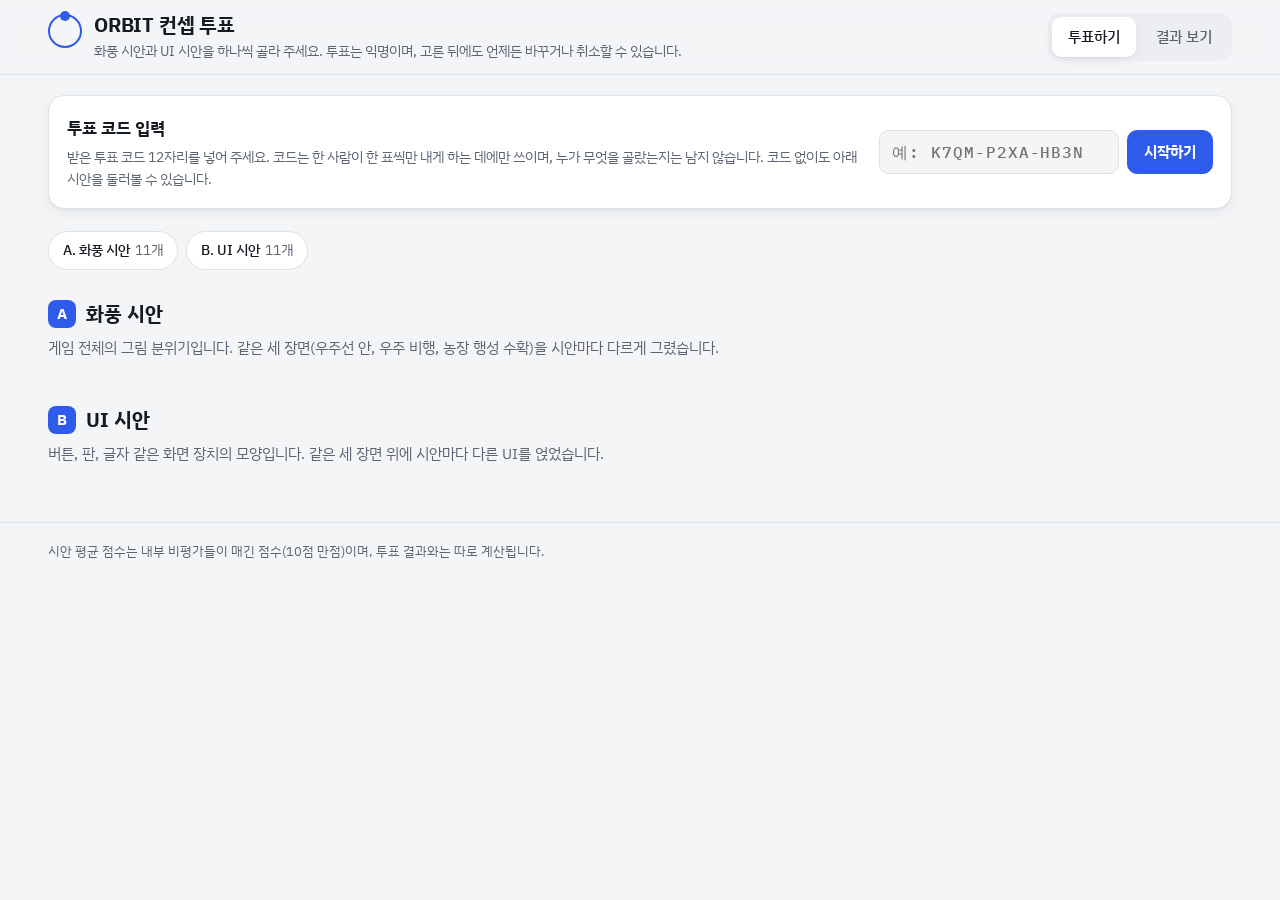
==== src.html @ 86f3c383 "ORBIT 컨셉 투표 페이지 Co-Authored-By: Claude Opus 5.5 <noreply@anthropic.com>" ====
<!doctype html>
<html lang="ko">
<head>
<meta charset="utf-8">
<meta name="viewport" content="width=device-width, initial-scale=1, viewport-fit=cover">
<meta name="color-scheme" content="light dark">
<title>ORBIT 컨셉 투표</title>
<meta name="description" content="ORBIT 화풍 시안 11개와 UI 시안 11개 중 마음에 드는 것을 하나씩 골라 주세요.">
<link rel="preconnect" href="https://fonts.googleapis.com">
<link rel="preconnect" href="https://fonts.gstatic.com" crossorigin>
<link rel="stylesheet" href="https://fonts.googleapis.com/css2?family=IBM+Plex+Sans+KR:wght@400;500;700&family=IBM+Plex+Mono:wght@500&display=swap">
<link rel="stylesheet" href="style.css">
</head>
<body>
<header class="top">
  <div class="wrap top-in">
    <div class="brand">
      <span class="mark" aria-hidden="true"></span>
      <div>
        <h1>ORBIT 컨셉 투표</h1>
        <p class="lead">화풍 시안과 UI 시안을 하나씩 골라 주세요. 투표는 익명이며, 고른 뒤에도 언제든 바꾸거나 취소할 수 있습니다.</p>
      </div>
    </div>
    <nav class="tabs" role="tablist">
      <button id="tab-vote" role="tab" aria-selected="true">투표하기</button>
      <button id="tab-result" role="tab" aria-selected="false">결과 보기</button>
    </nav>
  </div>
</header>

<div class="wrap"><div id="status" class="notice" role="status" hidden></div></div>

<main id="view-vote">
  <div class="wrap">
    <section class="gate" id="gate">
      <div>
        <h2>투표 코드 입력</h2>
        <p>받은 투표 코드 12자리를 넣어 주세요. 코드는 한 사람이 한 표씩만 내게 하는 데에만 쓰이며, 누가 무엇을 골랐는지는 남지 않습니다. 코드 없이도 아래 시안을 둘러볼 수 있습니다.</p>
      </div>
      <form id="code-form">
        <input id="code-input" autocomplete="off" autocapitalize="characters" spellcheck="false" placeholder="예: K7QM-P2XA-HB3N" maxlength="18" aria-label="투표 코드">
        <button class="btn" id="code-go" type="submit">시작하기</button>
      </form>
      <div class="err" id="code-err" hidden></div>
    </section>

    <section class="me" id="me" hidden>
      <div class="me-code">투표 코드 <code id="who-code"></code><button class="linkbtn" id="switch-code" type="button">다른 코드로 바꾸기</button></div>
      <div class="me-picks">
        <div class="pick"><span>화풍</span><b id="pick-a">아직 고르지 않음</b></div>
        <div class="pick"><span>UI</span><b id="pick-b">아직 고르지 않음</b></div>
      </div>
      <p class="hint">시안 아래의 <b>이 시안 고르기</b>를 누르면 바로 저장됩니다. 다른 시안을 누르면 선택이 바뀝니다.</p>
    </section>

    <nav class="jump" aria-label="투표 구역">
      <a href="#sec-art">A. 화풍 시안 <span>11개</span></a>
      <a href="#sec-ui">B. UI 시안 <span>11개</span></a>
    </nav>

    <section class="ballot" id="sec-art">
      <div class="sec-head">
        <h2><span class="tag">A</span>화풍 시안</h2>
        <p>게임 전체의 그림 분위기입니다. 같은 세 장면(우주선 안, 우주 비행, 농장 행성 수확)을 시안마다 다르게 그렸습니다.</p>
      </div>
      <div class="grid" id="grid-art"></div>
    </section>

    <section class="ballot" id="sec-ui">
      <div class="sec-head">
        <h2><span class="tag">B</span>UI 시안</h2>
        <p>버튼, 판, 글자 같은 화면 장치의 모양입니다. 같은 세 장면 위에 시안마다 다른 UI를 얹었습니다.</p>
      </div>
      <div class="grid" id="grid-ui"></div>
    </section>
  </div>
</main>

<main id="view-result" hidden>
  <div class="wrap">
    <div class="res-top">
      <div class="stat"><b id="st-voters">0</b><span>투표한 사람</span></div>
      <div class="stat"><b id="st-a">0</b><span>화풍 표</span></div>
      <div class="stat"><b id="st-b">0</b><span>UI 표</span></div>
      <button class="btn ghost" id="refresh" type="button">새로고침</button>
    </div>
    <section class="res-sec">
      <h2><span class="tag">A</span>화풍 시안</h2>
      <ol class="ranks" id="ranks-art"></ol>
    </section>
    <section class="res-sec">
      <h2><span class="tag">B</span>UI 시안</h2>
      <ol class="ranks" id="ranks-ui"></ol>
    </section>
  </div>
</main>

<footer class="foot"><div class="wrap">시안 평균 점수는 내부 비평가들이 매긴 점수(10점 만점)이며, 투표 결과와는 따로 계산됩니다.</div></footer>

<dialog id="dlg" aria-label="크게 보기">
  <img id="dlg-img" alt="">
  <div class="dlg-bar"><span id="dlg-cap"></span><button class="btn ghost" id="dlg-close" type="button">닫기</button></div>
</dialog>

<script>
const OPTIONS = __OPTIONS__;
const SECTIONS = [
  { key: "a", list: OPTIONS.art, grid: "grid-art", ranks: "ranks-art", label: "화풍" },
  { key: "b", list: OPTIONS.ui, grid: "grid-ui", ranks: "ranks-ui", label: "UI" },
];
const SCENES = [["planet", "농장 행성 수확"], ["interior", "우주선 안"], ["exterior", "우주 비행"]];
const $ = (id) => document.getElementById(id);
const store = {
  get(k) { try { return localStorage.getItem(k); } catch (e) { return null; } },
  set(k, v) { try { localStorage.setItem(k, v); } catch (e) {} },
  del(k) { try { localStorage.removeItem(k); } catch (e) {} },
};
const CODE_KEY = "orbit-vote:code";

// ── Firestore REST ──
// 보안 규칙은 game-projects/gardener-replaced/firestore.rules의 ORBIT 부분에 있다.
const PROJECT = "autofarm-station";
const API_KEY = "AIzaSyBRFowkjGME7XMab-YWqwMb6eT0QYLz730";
const DOC_ROOT = `projects/${PROJECT}/databases/(default)/documents`;
const API = "https://firestore.googleapis.com/v1/";

function enc(v) {
  if (typeof v === "string") return { stringValue: v };
  if (typeof v === "number") return { integerValue: String(v) };
  return { nullValue: null };
}
function encFields(o) { const f = {}; for (const k in o) f[k] = enc(o[k]); return f; }
function dec(v) {
  if ("stringValue" in v) return v.stringValue;
  if ("integerValue" in v) return Number(v.integerValue);
  if ("timestampValue" in v) return v.timestampValue;
  return null;
}
function decFields(f) { const o = {}; for (const k in f) o[k] = dec(f[k]); return o; }

async function getDoc(path) {
  const r = await fetch(`${API}${DOC_ROOT}/${path}?key=${API_KEY}`);
  if (r.status === 404 || r.status === 403) return null;
  if (!r.ok) throw new Error("http " + r.status);
  const j = await r.json();
  return decFields(j.fields || {});
}
async function listBallots() {
  const out = [];
  let token = "";
  for (let i = 0; i < 20; i++) {
    const r = await fetch(`${API}${DOC_ROOT}/orbitBallots?pageSize=300&key=${API_KEY}${token ? "&pageToken=" + encodeURIComponent(token) : ""}`);
    if (!r.ok) throw new Error("http " + r.status);
    const j = await r.json();
    (j.documents || []).forEach((d) => out.push(decFields(d.fields || {})));
    if (!j.nextPageToken) break;
    token = j.nextPageToken;
  }
  return out;
}
async function commit(writes) {
  const r = await fetch(`${API}${DOC_ROOT}:commit?key=${API_KEY}`, {
    method: "POST", headers: { "Content-Type": "application/json" }, body: JSON.stringify({ writes }),
  });
  if (!r.ok) { const e = new Error("http " + r.status); e.status = r.status; throw e; }
}
const docName = (path) => `${DOC_ROOT}/${path}`;
// 코드가 유효하면 규칙이 읽기를 허용해 404(문서 없음)가, 무효하면 403이 온다.
async function checkCode(hh) {
  const r = await fetch(`${API}${DOC_ROOT}/orbitCodes/${hh}?key=${API_KEY}`);
  if (r.status === 404 || r.ok) return true;
  if (r.status === 403) return false;
  throw new Error("http " + r.status);
}

// ── 투표 코드 ──
function normCode(s) { return String(s || "").toUpperCase().replace(/[^A-Z0-9]/g, ""); }
function showCode(c) { return c.length === 12 ? [c.slice(0, 4), c.slice(4, 8), c.slice(8)].join("-") : c; }
async function hashCode(c) {
  const buf = await crypto.subtle.digest("SHA-256", new TextEncoder().encode("orbit-vote:v1:" + c));
  return [...new Uint8Array(buf)].map((b) => b.toString(16).padStart(2, "0")).join("");
}
function newNonce() { const a = new Uint8Array(16); crypto.getRandomValues(a); return [...a].map((b) => b.toString(16).padStart(2, "0")).join(""); }

// ── 상태 ──
let code = null, h = null, picks = { a: "", b: "" }, ballots = null, busy = false;
function showStatus(text, warn) { const el = $("status"); el.textContent = text || ""; el.className = "notice" + (warn ? " warn" : ""); el.hidden = !text; }
const findOpt = (sec, id) => sec.list.find((o) => o.id === id);

// ── 시안 카드 ──
function buildGrids() {
  SECTIONS.forEach((sec) => {
    const grid = $(sec.grid);
    grid.textContent = "";
    sec.list.forEach((o, i) => {
      const card = document.createElement("article");
      card.className = "card"; card.id = "card-" + o.id;
      card.innerHTML = `
        <div class="shots">
          <button type="button" class="shot main"><img loading="lazy" alt=""><span class="cap"></span></button>
          <button type="button" class="shot"><img loading="lazy" alt=""><span class="cap"></span></button>
          <button type="button" class="shot"><img loading="lazy" alt=""><span class="cap"></span></button>
        </div>
        <div class="body">
          <div class="title-row"><span class="no"></span><h3 class="title"></h3><span class="mine" hidden>내 선택</span></div>
          <p class="desc"></p>
          <div class="foot-row">
            <span class="score"></span>
            <button type="button" class="btn pickbtn"></button>
          </div>
        </div>`;
      card.querySelectorAll(".shot").forEach((b, k) => {
        const [scene, cap] = SCENES[k];
        const img = b.querySelector("img");
        img.src = `img/${o.id}-${scene}.jpg`;
        img.alt = `${o.name} ${cap} 장면`;
        b.querySelector(".cap").textContent = cap;
        b.addEventListener("click", () => openShot(img.src, `${o.name} · ${cap}`));
      });
      card.querySelector(".no").textContent = sec.key.toUpperCase() + String(i + 1).padStart(2, "0");
      card.querySelector(".title").textContent = o.name;
      card.querySelector(".desc").textContent = o.desc;
      card.querySelector(".score").textContent = "내부 평가 평균 " + o.avg.toFixed(1);
      card.querySelector(".pickbtn").addEventListener("click", () => {
        if (!code) { $("code-input").focus(); $("gate").scrollIntoView({ behavior: "smooth", block: "center" }); return; }
        const next = { ...picks };
        next[sec.key] = picks[sec.key] === o.id ? "" : o.id;
        save(next, sec, o);
      });
      grid.appendChild(card);
    });
  });
}

function paintCards() {
  SECTIONS.forEach((sec) => {
    sec.list.forEach((o) => {
      const card = $("card-" + o.id);
      const mine = picks[sec.key] === o.id;
      card.classList.toggle("on", mine);
      card.querySelector(".mine").hidden = !mine;
      const b = card.querySelector(".pickbtn");
      b.disabled = busy;
      b.classList.toggle("ghost", mine);
      b.textContent = !code ? "코드를 넣고 고르기" : mine ? "선택 취소하기" : "이 시안 고르기";
      b.setAttribute("aria-pressed", mine ? "true" : "false");
    });
  });
}

function render() {
  $("gate").hidden = !!code;
  $("me").hidden = !code;
  if (code) $("who-code").textContent = showCode(code);
  SECTIONS.forEach((sec) => {
    const o = findOpt(sec, picks[sec.key]);
    const el = $("pick-" + sec.key);
    el.textContent = o ? o.name : "아직 고르지 않음";
    el.classList.toggle("none", !o);
  });
  paintCards();
}

// ── 저장 ──
// 열쇠의 nonce를 바꾸고 같은 nonce로 투표를 쓴다. 둘 다 비면 투표 문서를 지운다.
async function save(next, sec, o) {
  if (busy) return;
  busy = true; paintCards();
  const nonce = newNonce();
  const writes = [{ update: { name: docName("orbitKeys/" + h), fields: encFields({ code, nonce }) } }];
  if (!next.a && !next.b) writes.push({ delete: docName("orbitBallots/" + h) });
  else writes.push({
    update: { name: docName("orbitBallots/" + h), fields: encFields({ v: 1, a: next.a, b: next.b, nonce }) },
    updateTransforms: [{ fieldPath: "at", setToServerValue: "REQUEST_TIME" }],
  });
  try {
    await commit(writes);
    picks = next;
    ballots = null;
    showStatus(next[sec.key]
      ? `${sec.label}에서 '${o.name}' 시안을 골랐습니다. 다른 시안을 누르면 바뀝니다.`
      : `${sec.label} 선택을 취소했습니다.`, false);
  } catch (e) {
    showStatus(e.status >= 400 && e.status < 500
      ? "저장하지 못했습니다. 코드를 다시 확인해 주세요."
      : "저장하지 못했습니다. 인터넷 연결을 확인하고 다시 눌러 주세요.", true);
    await loadMine(true);
  } finally { busy = false; render(); }
}

// ── 코드 확인 ──
async function loadMine(quiet) {
  try {
    const b = await getDoc("orbitBallots/" + h);
    picks = { a: (b && b.a) || "", b: (b && b.b) || "" };
  } catch (e) { if (!quiet) throw e; }
}
async function useCode(raw, quiet) {
  const c = normCode(raw);
  const err = $("code-err");
  err.hidden = true;
  if (c.length !== 12) { if (!quiet) { err.textContent = "코드는 영문과 숫자 12자리입니다."; err.hidden = false; } return; }
  $("code-go").disabled = true;
  try {
    const hh = await hashCode(c);
    if (!(await checkCode(hh))) {
      if (!quiet) { err.textContent = "등록되지 않은 코드입니다. 받은 코드를 다시 확인해 주세요."; err.hidden = false; }
      else store.del(CODE_KEY);
      return;
    }
    code = c; h = hh; store.set(CODE_KEY, c);
    await loadMine(false);
    showStatus("", false);
    render();
  } catch (e) {
    code = null; h = null;
    err.textContent = "서버에 연결하지 못했습니다. 잠시 후 다시 시도해 주세요."; err.hidden = false;
  } finally { $("code-go").disabled = false; }
}
$("code-form").addEventListener("submit", (ev) => { ev.preventDefault(); useCode($("code-input").value, false); });
$("switch-code").addEventListener("click", () => {
  code = null; h = null; picks = { a: "", b: "" };
  store.del(CODE_KEY); $("code-input").value = ""; showStatus("", false);
  render(); $("code-input").focus();
});

// ── 크게 보기 ──
function openShot(src, cap) {
  const d = $("dlg");
  $("dlg-img").src = src; $("dlg-img").alt = cap; $("dlg-cap").textContent = cap;
  if (d.showModal) d.showModal(); else window.open(src, "_blank");
}
$("dlg-close").addEventListener("click", () => $("dlg").close());
$("dlg").addEventListener("click", (ev) => { if (ev.target === $("dlg") || ev.target === $("dlg-img")) $("dlg").close(); });

// ── 탭 ──
function setTab(which) {
  $("tab-vote").setAttribute("aria-selected", which === "vote");
  $("tab-result").setAttribute("aria-selected", which === "result");
  $("view-vote").hidden = which !== "vote";
  $("view-result").hidden = which !== "result";
  if (which === "result" && location.hash !== "#results") history.replaceState(null, "", "#results");
  if (which === "vote" && location.hash === "#results") history.replaceState(null, "", location.pathname + location.search);
  paintResults();
}
$("tab-vote").addEventListener("click", () => setTab("vote"));
$("tab-result").addEventListener("click", () => setTab("result"));
$("refresh").addEventListener("click", () => { ballots = null; paintResults(); });
window.addEventListener("hashchange", () => { if (location.hash === "#results") setTab("result"); });

// ── 결과 ──
let loading = false;
async function paintResults() {
  if ($("view-result").hidden) return;
  if (ballots === null) {
    if (loading) return;
    loading = true; $("refresh").disabled = true;
    SECTIONS.forEach((sec) => { $(sec.ranks).innerHTML = '<p class="empty">결과를 불러오는 중입니다.</p>'; });
    try { ballots = await listBallots(); }
    catch (e) { SECTIONS.forEach((sec) => { $(sec.ranks).innerHTML = '<p class="empty">결과를 불러오지 못했습니다. 새로고침을 눌러 주세요.</p>'; }); return; }
    finally { loading = false; $("refresh").disabled = false; }
  }
  $("st-voters").textContent = ballots.length;
  SECTIONS.forEach((sec) => {
    const count = {};
    sec.list.forEach((o) => { count[o.id] = 0; });
    let total = 0;
    ballots.forEach((b) => { const v = b && b[sec.key]; if (v && v in count) { count[v]++; total++; } });
    $("st-" + sec.key).textContent = total;
    const rows = sec.list.map((o, i) => ({ o, i, n: count[o.id] })).sort((x, y) => y.n - x.n || x.i - y.i);
    const max = Math.max(1, ...rows.map((r) => r.n));
    const list = $(sec.ranks);
    list.textContent = "";
    if (!total) { const p = document.createElement("p"); p.className = "empty"; p.textContent = "아직 들어온 표가 없습니다. 첫 표가 들어오면 여기에 순위가 나타납니다."; list.appendChild(p); }
    let prev = null, rank = 0;
    rows.forEach((r, i) => {
      if (r.n !== prev) { rank = i + 1; prev = r.n; }
      const li = document.createElement("li");
      li.className = "rank" + (total && r.n === rows[0].n && r.n > 0 ? " top" : "");
      li.innerHTML = `<span class="rank-no"></span><img class="rank-thumb" alt="" loading="lazy"><div class="rank-info"><div class="rank-name"><b></b><span class="mine" hidden>내 선택</span></div><div class="track"><i></i></div></div><div class="rank-n"><b></b><span></span></div>`;
      li.querySelector(".rank-no").textContent = total && r.n ? rank : "-";
      li.querySelector(".rank-thumb").src = `img/${r.o.id}-planet.jpg`;
      li.querySelector(".rank-name b").textContent = r.o.name;
      li.querySelector(".mine").hidden = picks[sec.key] !== r.o.id;
      li.querySelector(".track i").style.width = (r.n / max * 100) + "%";
      li.querySelector(".rank-n b").textContent = r.n + "표";
      li.querySelector(".rank-n span").textContent = total ? Math.round(r.n / total * 100) + "%" : "0%";
      list.appendChild(li);
    });
  });
}

// ── 시작 ──
buildGrids();
render();
if (location.hash === "#results") setTab("result");
const saved = store.get(CODE_KEY);
if (saved) useCode(saved, true);
</script>
</body>
</html>
---- style.css ----
/* ORBIT 컨셉 투표 */
:root {
  --bg: #f4f5f7;
  --surface: #ffffff;
  --surface-2: #eceef2;
  --ink: #161a22;
  --muted: #5d6573;
  --line: #dde1e8;
  --accent: #2f5bea;
  --accent-ink: #ffffff;
  --accent-soft: #e5ebff;
  --warn: #b4361f;
  --warn-soft: #fdebe7;
  --ok-soft: #e6f4ec;
  --ok-ink: #1d6b42;
  --shadow: 0 1px 2px rgba(20, 24, 34, .06), 0 4px 16px rgba(20, 24, 34, .05);
  color-scheme: light;
}
@media (prefers-color-scheme: dark) {
  :root:not([data-theme="light"]) {
    --bg: #0f1218;
    --surface: #171b23;
    --surface-2: #20252f;
    --ink: #e9ecf2;
    --muted: #99a2b2;
    --line: #2a303b;
    --accent: #7c9cff;
    --accent-ink: #0d1430;
    --accent-soft: #1d2647;
    --warn: #ff8e78;
    --warn-soft: #3a1d18;
    --ok-soft: #15301f;
    --ok-ink: #8fdcae;
    --shadow: 0 1px 2px rgba(0, 0, 0, .3), 0 6px 20px rgba(0, 0, 0, .25);
    color-scheme: dark;
  }
}
:root[data-theme="dark"] {
  --bg: #0f1218;
  --surface: #171b23;
  --surface-2: #20252f;
  --ink: #e9ecf2;
  --muted: #99a2b2;
  --line: #2a303b;
  --accent: #7c9cff;
  --accent-ink: #0d1430;
  --accent-soft: #1d2647;
  --warn: #ff8e78;
  --warn-soft: #3a1d18;
  --ok-soft: #15301f;
  --ok-ink: #8fdcae;
  --shadow: 0 1px 2px rgba(0, 0, 0, .3), 0 6px 20px rgba(0, 0, 0, .25);
  color-scheme: dark;
}

* { box-sizing: border-box; }
html { -webkit-text-size-adjust: 100%; scroll-behavior: smooth; scroll-padding-top: 88px; }
body {
  margin: 0; background: var(--bg); color: var(--ink);
  font: 15px/1.6 "IBM Plex Sans KR", system-ui, -apple-system, "Apple SD Gothic Neo", sans-serif;
  word-break: keep-all; overflow-wrap: anywhere;
}
img { display: block; max-width: 100%; }
button { font: inherit; color: inherit; }
[hidden] { display: none !important; }
.wrap { max-width: 1240px; margin: 0 auto; padding: 0 16px; }
@media (min-width: 720px) { .wrap { padding: 0 28px; } }

/* 머리 */
.top { position: sticky; top: 0; z-index: 10; background: color-mix(in srgb, var(--bg) 88%, transparent); backdrop-filter: blur(10px); -webkit-backdrop-filter: blur(10px); border-bottom: 1px solid var(--line); }
.top-in { display: flex; align-items: center; gap: 16px; padding-top: 12px; padding-bottom: 12px; flex-wrap: wrap; }
.brand { display: flex; gap: 12px; align-items: flex-start; flex: 1 1 420px; min-width: 0; }
.mark { flex: none; width: 34px; height: 34px; margin-top: 2px; border-radius: 50%; border: 2px solid var(--accent); position: relative; }
.mark::after { content: ""; position: absolute; width: 10px; height: 10px; border-radius: 50%; background: var(--accent); top: -5px; left: 50%; margin-left: -5px; }
h1 { margin: 0; font-size: 20px; line-height: 1.3; letter-spacing: -.01em; }
.lead { margin: 2px 0 0; color: var(--muted); font-size: 14px; }
.tabs { display: flex; gap: 4px; background: var(--surface-2); padding: 4px; border-radius: 12px; }
.tabs button { border: 0; background: transparent; padding: 8px 16px; border-radius: 9px; cursor: pointer; font-weight: 500; color: var(--muted); white-space: nowrap; }
.tabs button[aria-selected="true"] { background: var(--surface); color: var(--ink); box-shadow: var(--shadow); }
@media (max-width: 600px) {
  .lead { display: none; }
  .top { position: static; }
  .tabs { width: 100%; }
  .tabs button { flex: 1; }
}

.notice { margin: 16px 0 0; padding: 12px 14px; border-radius: 10px; background: var(--ok-soft); color: var(--ok-ink); font-weight: 500; }
.notice.warn { background: var(--warn-soft); color: var(--warn); }

/* 버튼 */
.btn { border: 1px solid var(--accent); background: var(--accent); color: var(--accent-ink); padding: 9px 16px; border-radius: 10px; font-weight: 700; cursor: pointer; white-space: nowrap; }
.btn:hover:not(:disabled) { filter: brightness(1.06); }
.btn:disabled { opacity: .55; cursor: default; }
.btn.ghost { background: transparent; color: var(--accent); }
.linkbtn { border: 0; background: none; color: var(--accent); cursor: pointer; padding: 0; margin-left: 10px; text-decoration: underline; text-underline-offset: 3px; font-size: 14px; }
:focus-visible { outline: 3px solid color-mix(in srgb, var(--accent) 55%, transparent); outline-offset: 2px; }

/* 코드 입력 */
.gate, .me { margin-top: 20px; background: var(--surface); border: 1px solid var(--line); border-radius: 16px; padding: 18px; box-shadow: var(--shadow); }
.gate { display: grid; gap: 14px; }
@media (min-width: 860px) { .gate { grid-template-columns: 1fr auto; align-items: center; } }
.gate h2 { margin: 0 0 4px; font-size: 17px; }
.gate p { margin: 0; color: var(--muted); font-size: 14px; }
#code-form { display: flex; gap: 8px; }
#code-input { flex: 1; min-width: 0; width: 240px; padding: 10px 12px; border-radius: 10px; border: 1px solid var(--line); background: var(--bg); color: var(--ink); font: 500 16px "IBM Plex Mono", ui-monospace, monospace; letter-spacing: .06em; text-transform: uppercase; }
#code-input:focus { outline: none; border-color: var(--accent); }
.err { color: var(--warn); font-size: 14px; font-weight: 500; }
@media (min-width: 860px) { .err { grid-column: 1 / -1; } }

.me { display: grid; gap: 12px; }
.me-code { font-size: 14px; color: var(--muted); }
.me-code code { font: 500 14px "IBM Plex Mono", ui-monospace, monospace; color: var(--ink); margin-left: 4px; }
.me-picks { display: grid; grid-template-columns: 1fr 1fr; gap: 10px; }
.pick { background: var(--surface-2); border-radius: 12px; padding: 10px 14px; display: flex; flex-direction: column; min-width: 0; }
.pick span { font-size: 13px; color: var(--muted); }
.pick b { font-size: 16px; }
.pick b.none { color: var(--muted); font-weight: 500; }
.hint { margin: 0; font-size: 14px; color: var(--muted); }

/* 구역 */
.jump { display: flex; gap: 8px; margin: 22px 0 0; flex-wrap: wrap; }
.jump a { text-decoration: none; color: var(--ink); background: var(--surface); border: 1px solid var(--line); padding: 7px 14px; border-radius: 999px; font-weight: 500; font-size: 14px; }
.jump a span { color: var(--muted); font-weight: 400; margin-left: 2px; }
.ballot { margin-top: 28px; }
.sec-head h2, .res-sec h2 { display: flex; align-items: center; gap: 10px; margin: 0; font-size: 20px; }
.tag { display: inline-grid; place-items: center; width: 28px; height: 28px; border-radius: 8px; background: var(--accent); color: var(--accent-ink); font-size: 15px; font-weight: 700; }
.sec-head p { margin: 6px 0 0; color: var(--muted); max-width: 760px; }

.grid { display: grid; gap: 18px; margin-top: 16px; grid-template-columns: repeat(auto-fill, minmax(min(100%, 360px), 1fr)); }
.card { background: var(--surface); border: 1px solid var(--line); border-radius: 16px; overflow: hidden; box-shadow: var(--shadow); display: flex; flex-direction: column; transition: border-color .15s, box-shadow .15s; }
.card.on { border-color: var(--accent); box-shadow: 0 0 0 2px var(--accent), var(--shadow); }
.shots { display: grid; grid-template-columns: 1fr 1fr; gap: 2px; background: var(--line); }
.shot { position: relative; border: 0; padding: 0; margin: 0; cursor: zoom-in; background: var(--surface-2); aspect-ratio: 16 / 9; overflow: hidden; }
.shot.main { grid-column: 1 / -1; }
.shot img { width: 100%; height: 100%; object-fit: cover; }
.cap { position: absolute; left: 8px; bottom: 8px; background: rgba(10, 12, 18, .72); color: #fff; font-size: 12px; padding: 2px 8px; border-radius: 6px; }
.body { padding: 14px 16px 16px; display: flex; flex-direction: column; gap: 8px; flex: 1; }
.title-row { display: flex; align-items: center; gap: 8px; }
.no { font: 500 12px "IBM Plex Mono", ui-monospace, monospace; color: var(--muted); background: var(--surface-2); padding: 1px 6px; border-radius: 5px; }
.title { margin: 0; font-size: 17px; line-height: 1.35; }
.mine { margin-left: auto; flex: none; font-size: 12px; font-weight: 700; color: var(--accent-ink); background: var(--accent); padding: 2px 8px; border-radius: 999px; }
.desc { margin: 0; color: var(--muted); font-size: 14px; flex: 1; }
.foot-row { display: flex; align-items: center; justify-content: space-between; gap: 10px; margin-top: 4px; }
.score { font-size: 13px; color: var(--muted); }
.pickbtn { min-width: 132px; }

/* 결과 */
.res-top { display: flex; gap: 10px; margin-top: 20px; align-items: stretch; flex-wrap: wrap; }
.stat { background: var(--surface); border: 1px solid var(--line); border-radius: 14px; padding: 10px 16px; display: flex; flex-direction: column; min-width: 104px; }
.stat b { font-size: 24px; line-height: 1.2; }
.stat span { font-size: 13px; color: var(--muted); }
.res-top .btn { margin-left: auto; align-self: center; }
.res-sec { margin-top: 26px; }
.ranks { list-style: none; margin: 12px 0 0; padding: 0; display: grid; gap: 8px; }
.rank { display: grid; grid-template-columns: 28px 96px 1fr auto; gap: 12px; align-items: center; background: var(--surface); border: 1px solid var(--line); border-radius: 12px; padding: 8px 14px 8px 10px; }
.rank.top { border-color: var(--accent); }
.rank-no { text-align: center; font-weight: 700; color: var(--muted); }
.rank.top .rank-no { color: var(--accent); }
.rank-thumb { width: 96px; aspect-ratio: 16 / 9; object-fit: cover; border-radius: 6px; background: var(--surface-2); }
.rank-info { min-width: 0; display: grid; gap: 6px; }
.rank-name { display: flex; align-items: center; gap: 8px; }
.rank-name .mine { margin-left: 0; }
.track { height: 8px; background: var(--surface-2); border-radius: 999px; overflow: hidden; }
.track i { display: block; height: 100%; background: var(--accent); border-radius: 999px; min-width: 0; transition: width .4s; }
.rank-n { text-align: right; display: flex; flex-direction: column; min-width: 48px; }
.rank-n b { font-size: 16px; }
.rank-n span { font-size: 12px; color: var(--muted); }
@media (max-width: 520px) {
  .rank { grid-template-columns: 22px 64px 1fr auto; gap: 8px; padding-right: 10px; }
  .rank-thumb { width: 64px; }
}
.empty { margin: 0 0 6px; color: var(--muted); font-size: 14px; }

.foot { margin: 40px 0 0; padding: 18px 0 28px; border-top: 1px solid var(--line); color: var(--muted); font-size: 13px; }

/* 크게 보기 */
dialog { border: 0; padding: 0; background: var(--surface); color: var(--ink); border-radius: 14px; max-width: min(1100px, 96vw); width: 100%; box-shadow: 0 20px 60px rgba(0, 0, 0, .4); }
dialog::backdrop { background: rgba(5, 7, 12, .78); }
dialog img { width: 100%; height: auto; max-height: 80vh; object-fit: contain; background: #000; cursor: zoom-out; }
.dlg-bar { display: flex; align-items: center; justify-content: space-between; gap: 10px; padding: 10px 14px; font-weight: 500; }
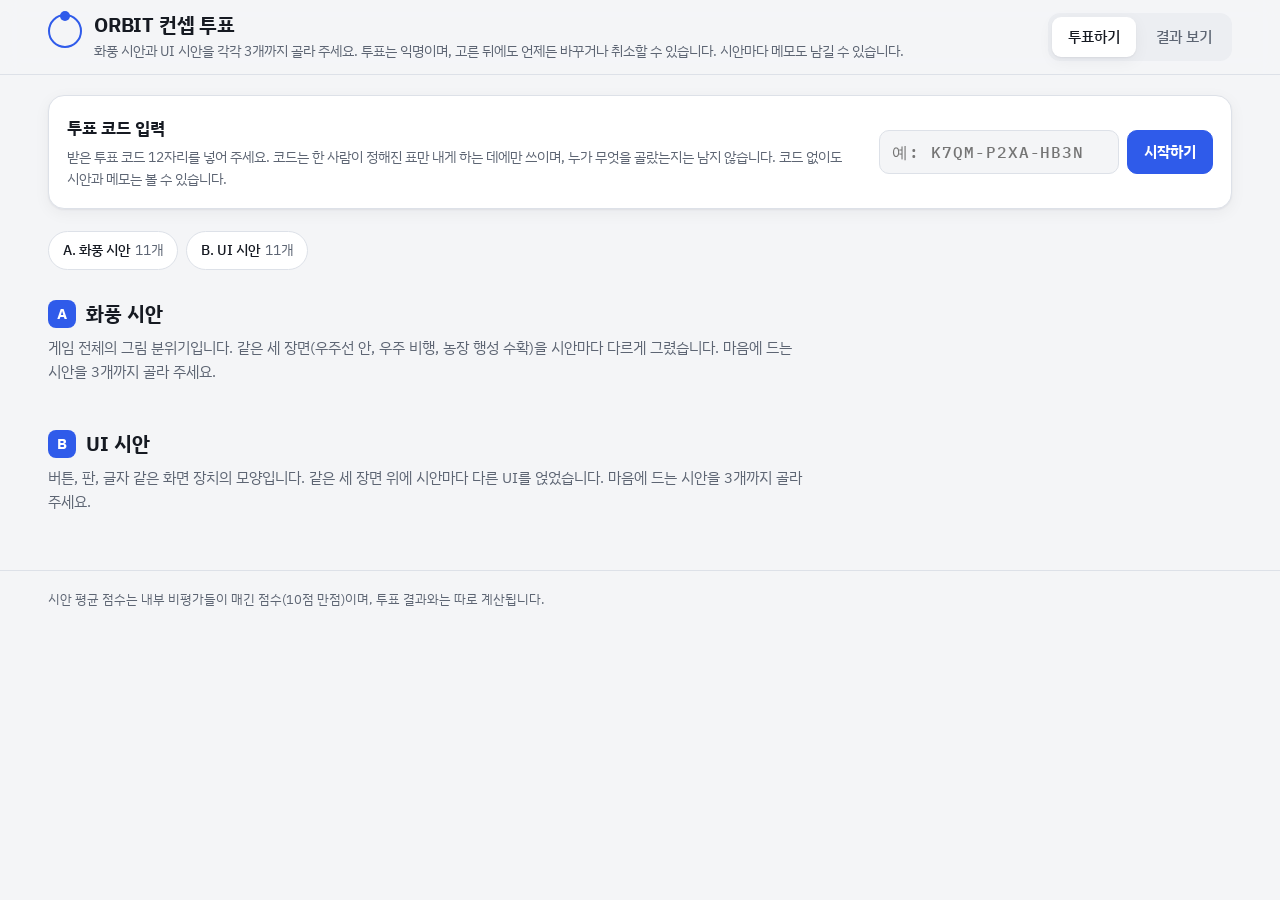
==== commit 37215a87: "구역마다 3개까지 고르기, 시안별 메모 추가 Co-Authored-By: Claude Opus 5.5 <noreply@anthropic.com>" ====
--- a/src.html
+++ b/src.html
@@ -5,7 +5,7 @@
 <meta name="viewport" content="width=device-width, initial-scale=1, viewport-fit=cover">
 <meta name="color-scheme" content="light dark">
 <title>ORBIT 컨셉 투표</title>
-<meta name="description" content="ORBIT 화풍 시안 11개와 UI 시안 11개 중 마음에 드는 것을 하나씩 골라 주세요.">
+<meta name="description" content="ORBIT 화풍 시안 11개와 UI 시안 11개 중 마음에 드는 것을 3개씩 골라 주세요.">
 <link rel="preconnect" href="https://fonts.googleapis.com">
 <link rel="preconnect" href="https://fonts.gstatic.com" crossorigin>
 <link rel="stylesheet" href="https://fonts.googleapis.com/css2?family=IBM+Plex+Sans+KR:wght@400;500;700&family=IBM+Plex+Mono:wght@500&display=swap">
@@ -18,7 +18,7 @@
       <span class="mark" aria-hidden="true"></span>
       <div>
         <h1>ORBIT 컨셉 투표</h1>
-        <p class="lead">화풍 시안과 UI 시안을 하나씩 골라 주세요. 투표는 익명이며, 고른 뒤에도 언제든 바꾸거나 취소할 수 있습니다.</p>
+        <p class="lead">화풍 시안과 UI 시안을 각각 3개까지 골라 주세요. 투표는 익명이며, 고른 뒤에도 언제든 바꾸거나 취소할 수 있습니다. 시안마다 메모도 남길 수 있습니다.</p>
       </div>
     </div>
     <nav class="tabs" role="tablist">
@@ -35,7 +35,7 @@
     <section class="gate" id="gate">
       <div>
         <h2>투표 코드 입력</h2>
-        <p>받은 투표 코드 12자리를 넣어 주세요. 코드는 한 사람이 한 표씩만 내게 하는 데에만 쓰이며, 누가 무엇을 골랐는지는 남지 않습니다. 코드 없이도 아래 시안을 둘러볼 수 있습니다.</p>
+        <p>받은 투표 코드 12자리를 넣어 주세요. 코드는 한 사람이 정해진 표만 내게 하는 데에만 쓰이며, 누가 무엇을 골랐는지는 남지 않습니다. 코드 없이도 시안과 메모는 볼 수 있습니다.</p>
       </div>
       <form id="code-form">
         <input id="code-input" autocomplete="off" autocapitalize="characters" spellcheck="false" placeholder="예: K7QM-P2XA-HB3N" maxlength="18" aria-label="투표 코드">
@@ -47,10 +47,10 @@
     <section class="me" id="me" hidden>
       <div class="me-code">투표 코드 <code id="who-code"></code><button class="linkbtn" id="switch-code" type="button">다른 코드로 바꾸기</button></div>
       <div class="me-picks">
-        <div class="pick"><span>화풍</span><b id="pick-a">아직 고르지 않음</b></div>
-        <div class="pick"><span>UI</span><b id="pick-b">아직 고르지 않음</b></div>
+        <div class="pick"><span>화풍 <em id="pick-a-n">0 / 3</em></span><b id="pick-a">아직 고르지 않음</b></div>
+        <div class="pick"><span>UI <em id="pick-b-n">0 / 3</em></span><b id="pick-b">아직 고르지 않음</b></div>
       </div>
-      <p class="hint">시안 아래의 <b>이 시안 고르기</b>를 누르면 바로 저장됩니다. 다른 시안을 누르면 선택이 바뀝니다.</p>
+      <p class="hint">구역마다 서로 다른 시안을 3개까지 고를 수 있고, 한 시안이 한 표입니다. <b>이 시안 고르기</b>를 누르면 바로 저장되고, <b>선택 취소하기</b>를 누르면 그 표가 빠집니다.</p>
     </section>
 
     <nav class="jump" aria-label="투표 구역">
@@ -61,7 +61,7 @@
     <section class="ballot" id="sec-art">
       <div class="sec-head">
         <h2><span class="tag">A</span>화풍 시안</h2>
-        <p>게임 전체의 그림 분위기입니다. 같은 세 장면(우주선 안, 우주 비행, 농장 행성 수확)을 시안마다 다르게 그렸습니다.</p>
+        <p>게임 전체의 그림 분위기입니다. 같은 세 장면(우주선 안, 우주 비행, 농장 행성 수확)을 시안마다 다르게 그렸습니다. 마음에 드는 시안을 3개까지 골라 주세요.</p>
       </div>
       <div class="grid" id="grid-art"></div>
     </section>
@@ -69,7 +69,7 @@
     <section class="ballot" id="sec-ui">
       <div class="sec-head">
         <h2><span class="tag">B</span>UI 시안</h2>
-        <p>버튼, 판, 글자 같은 화면 장치의 모양입니다. 같은 세 장면 위에 시안마다 다른 UI를 얹었습니다.</p>
+        <p>버튼, 판, 글자 같은 화면 장치의 모양입니다. 같은 세 장면 위에 시안마다 다른 UI를 얹었습니다. 마음에 드는 시안을 3개까지 골라 주세요.</p>
       </div>
       <div class="grid" id="grid-ui"></div>
     </section>
@@ -79,11 +79,13 @@
 <main id="view-result" hidden>
   <div class="wrap">
     <div class="res-top">
-      <div class="stat"><b id="st-voters">0</b><span>투표한 사람</span></div>
+      <div class="stat"><b id="st-voters">0</b><span>투표한 코드</span></div>
       <div class="stat"><b id="st-a">0</b><span>화풍 표</span></div>
       <div class="stat"><b id="st-b">0</b><span>UI 표</span></div>
+      <div class="stat"><b id="st-memos">0</b><span>메모</span></div>
       <button class="btn ghost" id="refresh" type="button">새로고침</button>
     </div>
+    <p class="res-note">코드 하나가 구역마다 시안을 3개까지 고를 수 있어, 표 수는 투표한 코드 수보다 많을 수 있습니다.</p>
     <section class="res-sec">
       <h2><span class="tag">A</span>화풍 시안</h2>
       <ol class="ranks" id="ranks-art"></ol>
@@ -116,6 +118,7 @@
   del(k) { try { localStorage.removeItem(k); } catch (e) {} },
 };
 const CODE_KEY = "orbit-vote:code";
+const MAX = 3;
 
 // ── Firestore REST ──
 // 보안 규칙은 game-projects/gardener-replaced/firestore.rules의 ORBIT 부분에 있다.
@@ -127,6 +130,7 @@
 function enc(v) {
   if (typeof v === "string") return { stringValue: v };
   if (typeof v === "number") return { integerValue: String(v) };
+  if (Array.isArray(v)) return { arrayValue: { values: v.map(enc) } };
   return { nullValue: null };
 }
 function encFields(o) { const f = {}; for (const k in o) f[k] = enc(o[k]); return f; }
@@ -134,6 +138,7 @@
   if ("stringValue" in v) return v.stringValue;
   if ("integerValue" in v) return Number(v.integerValue);
   if ("timestampValue" in v) return v.timestampValue;
+  if ("arrayValue" in v) return (v.arrayValue.values || []).map(dec);
   return null;
 }
 function decFields(f) { const o = {}; for (const k in f) o[k] = dec(f[k]); return o; }
@@ -145,14 +150,14 @@
   const j = await r.json();
   return decFields(j.fields || {});
 }
-async function listBallots() {
+async function listColl(coll) {
   const out = [];
   let token = "";
   for (let i = 0; i < 20; i++) {
-    const r = await fetch(`${API}${DOC_ROOT}/orbitBallots?pageSize=300&key=${API_KEY}${token ? "&pageToken=" + encodeURIComponent(token) : ""}`);
+    const r = await fetch(`${API}${DOC_ROOT}/${coll}?pageSize=300&key=${API_KEY}${token ? "&pageToken=" + encodeURIComponent(token) : ""}`);
     if (!r.ok) throw new Error("http " + r.status);
     const j = await r.json();
-    (j.documents || []).forEach((d) => out.push(decFields(d.fields || {})));
+    (j.documents || []).forEach((d) => out.push({ id: d.name.split("/").pop(), ...decFields(d.fields || {}) }));
     if (!j.nextPageToken) break;
     token = j.nextPageToken;
   }
@@ -176,14 +181,19 @@
 // ── 투표 코드 ──
 function normCode(s) { return String(s || "").toUpperCase().replace(/[^A-Z0-9]/g, ""); }
 function showCode(c) { return c.length === 12 ? [c.slice(0, 4), c.slice(4, 8), c.slice(8)].join("-") : c; }
-async function hashCode(c) {
-  const buf = await crypto.subtle.digest("SHA-256", new TextEncoder().encode("orbit-vote:v1:" + c));
+async function sha(prefix, c) {
+  const buf = await crypto.subtle.digest("SHA-256", new TextEncoder().encode(prefix + c));
   return [...new Uint8Array(buf)].map((b) => b.toString(16).padStart(2, "0")).join("");
 }
+const hashCode = (c) => sha("orbit-vote:v1:", c);
+// 메모 주인 표시는 투표 문서 id와 다른 해시를 써서 메모와 투표를 서로 잇지 못하게 한다.
+const memoHash = (c) => sha("orbit-memo:v1:", c);
 function newNonce() { const a = new Uint8Array(16); crypto.getRandomValues(a); return [...a].map((b) => b.toString(16).padStart(2, "0")).join(""); }
 
 // ── 상태 ──
-let code = null, h = null, picks = { a: "", b: "" }, ballots = null, busy = false;
+let code = null, h = null, m = null, picks = { a: [], b: [] }, ballots = null, memos = null, busy = false;
+const openMemo = new Set();
+let editing = null; // 고치는 중인 메모 id
 function showStatus(text, warn) { const el = $("status"); el.textContent = text || ""; el.className = "notice" + (warn ? " warn" : ""); el.hidden = !text; }
 const findOpt = (sec, id) => sec.list.find((o) => o.id === id);
 
@@ -208,6 +218,18 @@
             <span class="score"></span>
             <button type="button" class="btn pickbtn"></button>
           </div>
+          <details class="memos">
+            <summary>메모 <b class="memo-n">0</b>개</summary>
+            <ol class="memo-list"></ol>
+            <form class="memo-form">
+              <p class="memo-lock">메모를 남기려면 위에서 투표 코드를 넣어 주세요.</p>
+              <div class="memo-fields">
+                <input class="memo-name" maxlength="20" placeholder="이름 (선택, 20자까지)" aria-label="표시할 이름">
+                <textarea class="memo-text" maxlength="300" rows="3" placeholder="이 시안에 대한 생각을 남겨 주세요 (300자까지)" aria-label="메모 내용"></textarea>
+                <div class="memo-actions"><span class="memo-count">0 / 300</span><button type="button" class="btn ghost memo-cancel" hidden>고치기 취소</button><button type="submit" class="btn memo-save">메모 남기기</button></div>
+              </div>
+            </form>
+          </details>
         </div>`;
       card.querySelectorAll(".shot").forEach((b, k) => {
         const [scene, cap] = SCENES[k];
@@ -223,10 +245,19 @@
       card.querySelector(".score").textContent = "내부 평가 평균 " + o.avg.toFixed(1);
       card.querySelector(".pickbtn").addEventListener("click", () => {
         if (!code) { $("code-input").focus(); $("gate").scrollIntoView({ behavior: "smooth", block: "center" }); return; }
-        const next = { ...picks };
-        next[sec.key] = picks[sec.key] === o.id ? "" : o.id;
-        save(next, sec, o);
+        const cur = picks[sec.key];
+        const on = cur.includes(o.id);
+        if (!on && cur.length >= MAX) { showStatus(`${sec.label}에서는 3개까지 고를 수 있습니다. 다른 시안을 먼저 취소해 주세요.`, true); return; }
+        const next = { a: picks.a.slice(), b: picks.b.slice() };
+        next[sec.key] = on ? cur.filter((x) => x !== o.id) : cur.concat(o.id);
+        save(next, sec, o, !on);
       });
+      const det = card.querySelector(".memos");
+      det.addEventListener("toggle", () => { if (det.open) openMemo.add(o.id); else openMemo.delete(o.id); });
+      const ta = card.querySelector(".memo-text");
+      ta.addEventListener("input", () => { card.querySelector(".memo-count").textContent = ta.value.length + " / 300"; });
+      card.querySelector(".memo-form").addEventListener("submit", (ev) => { ev.preventDefault(); saveMemo(o, card); });
+      card.querySelector(".memo-cancel").addEventListener("click", () => { editing = null; resetMemoForm(card); paintMemos(); });
       grid.appendChild(card);
     });
   });
@@ -236,13 +267,14 @@
   SECTIONS.forEach((sec) => {
     sec.list.forEach((o) => {
       const card = $("card-" + o.id);
-      const mine = picks[sec.key] === o.id;
+      const mine = picks[sec.key].includes(o.id);
       card.classList.toggle("on", mine);
       card.querySelector(".mine").hidden = !mine;
       const b = card.querySelector(".pickbtn");
       b.disabled = busy;
       b.classList.toggle("ghost", mine);
       b.textContent = !code ? "코드를 넣고 고르기" : mine ? "선택 취소하기" : "이 시안 고르기";
+      card.classList.toggle("full", !!code && !mine && picks[sec.key].length >= MAX);
       b.setAttribute("aria-pressed", mine ? "true" : "false");
     });
   });
@@ -253,33 +285,36 @@
   $("me").hidden = !code;
   if (code) $("who-code").textContent = showCode(code);
   SECTIONS.forEach((sec) => {
-    const o = findOpt(sec, picks[sec.key]);
+    const names = picks[sec.key].map((id) => findOpt(sec, id)).filter(Boolean).map((o) => o.name);
     const el = $("pick-" + sec.key);
-    el.textContent = o ? o.name : "아직 고르지 않음";
-    el.classList.toggle("none", !o);
+    el.textContent = names.length ? names.join(", ") : "아직 고르지 않음";
+    el.classList.toggle("none", !names.length);
+    $("pick-" + sec.key + "-n").textContent = names.length + " / " + MAX;
   });
   paintCards();
+  paintMemos();
 }
 
 // ── 저장 ──
 // 열쇠의 nonce를 바꾸고 같은 nonce로 투표를 쓴다. 둘 다 비면 투표 문서를 지운다.
-async function save(next, sec, o) {
+async function save(next, sec, o, added) {
   if (busy) return;
   busy = true; paintCards();
   const nonce = newNonce();
   const writes = [{ update: { name: docName("orbitKeys/" + h), fields: encFields({ code, nonce }) } }];
-  if (!next.a && !next.b) writes.push({ delete: docName("orbitBallots/" + h) });
+  if (!next.a.length && !next.b.length) writes.push({ delete: docName("orbitBallots/" + h) });
   else writes.push({
-    update: { name: docName("orbitBallots/" + h), fields: encFields({ v: 1, a: next.a, b: next.b, nonce }) },
+    update: { name: docName("orbitBallots/" + h), fields: encFields({ v: 2, a: next.a, b: next.b, nonce }) },
     updateTransforms: [{ fieldPath: "at", setToServerValue: "REQUEST_TIME" }],
   });
   try {
     await commit(writes);
     picks = next;
     ballots = null;
-    showStatus(next[sec.key]
-      ? `${sec.label}에서 '${o.name}' 시안을 골랐습니다. 다른 시안을 누르면 바뀝니다.`
-      : `${sec.label} 선택을 취소했습니다.`, false);
+    const left = MAX - next[sec.key].length;
+    showStatus(added
+      ? `${sec.label}에서 '${o.name}' 시안을 골랐습니다. ` + (left ? `${left}개를 더 고를 수 있습니다.` : "3개를 모두 골랐습니다.")
+      : `${sec.label}에서 '${o.name}' 시안 선택을 취소했습니다.`, false);
   } catch (e) {
     showStatus(e.status >= 400 && e.status < 500
       ? "저장하지 못했습니다. 코드를 다시 확인해 주세요."
@@ -292,7 +327,8 @@
 async function loadMine(quiet) {
   try {
     const b = await getDoc("orbitBallots/" + h);
-    picks = { a: (b && b.a) || "", b: (b && b.b) || "" };
+    const arr = (x) => (Array.isArray(x) ? x : []);
+    picks = { a: arr(b && b.a), b: arr(b && b.b) };
   } catch (e) { if (!quiet) throw e; }
 }
 async function useCode(raw, quiet) {
@@ -308,21 +344,124 @@
       else store.del(CODE_KEY);
       return;
     }
-    code = c; h = hh; store.set(CODE_KEY, c);
+    code = c; h = hh; m = await memoHash(c); store.set(CODE_KEY, c);
     await loadMine(false);
     showStatus("", false);
     render();
   } catch (e) {
-    code = null; h = null;
+    code = null; h = null; m = null;
     err.textContent = "서버에 연결하지 못했습니다. 잠시 후 다시 시도해 주세요."; err.hidden = false;
   } finally { $("code-go").disabled = false; }
 }
 $("code-form").addEventListener("submit", (ev) => { ev.preventDefault(); useCode($("code-input").value, false); });
 $("switch-code").addEventListener("click", () => {
-  code = null; h = null; picks = { a: "", b: "" };
+  code = null; h = null; m = null; picks = { a: [], b: [] }; editing = null;
   store.del(CODE_KEY); $("code-input").value = ""; showStatus("", false);
   render(); $("code-input").focus();
 });
+
+// ── 메모 ──
+async function loadMemos() {
+  try { memos = await listColl("orbitMemos"); }
+  catch (e) { memos = null; }
+  paintMemos();
+}
+const fmtTime = (t) => {
+  const d = new Date(t); if (isNaN(d)) return "";
+  return `${d.getMonth() + 1}월 ${d.getDate()}일 ${String(d.getHours()).padStart(2, "0")}:${String(d.getMinutes()).padStart(2, "0")}`;
+};
+function resetMemoForm(card) {
+  card.querySelector(".memo-text").value = "";
+  card.querySelector(".memo-count").textContent = "0 / 300";
+  card.querySelector(".memo-save").textContent = "메모 남기기";
+  card.querySelector(".memo-cancel").hidden = true;
+}
+function paintMemos() {
+  SECTIONS.forEach((sec) => sec.list.forEach((o) => {
+    const card = $("card-" + o.id);
+    const det = card.querySelector(".memos");
+    det.open = openMemo.has(o.id);
+    const mine = (memos || []).filter((x) => x.c === o.id && typeof x.t === "string")
+      .sort((x, y) => String(y.at || "").localeCompare(String(x.at || "")));
+    card.querySelector(".memo-n").textContent = memos ? mine.length : "-";
+    const list = card.querySelector(".memo-list");
+    list.textContent = "";
+    if (!memos) { const li = document.createElement("li"); li.className = "memo-empty"; li.textContent = "메모를 불러오지 못했습니다. 페이지를 새로고침해 주세요."; list.appendChild(li); }
+    else if (!mine.length) { const li = document.createElement("li"); li.className = "memo-empty"; li.textContent = "아직 메모가 없습니다."; list.appendChild(li); }
+    mine.forEach((x) => {
+      const li = document.createElement("li");
+      li.className = "memo";
+      const head = document.createElement("div"); head.className = "memo-head";
+      const who = document.createElement("b"); who.textContent = (x.n || "").trim() || "이름 없음";
+      const when = document.createElement("span"); when.textContent = fmtTime(x.at);
+      head.append(who, when);
+      const own = !!m && x.o === m;
+      if (own) {
+        const tag = document.createElement("em"); tag.textContent = "내 메모"; head.appendChild(tag);
+        const ed = document.createElement("button"); ed.type = "button"; ed.className = "linkbtn"; ed.textContent = "고치기";
+        ed.addEventListener("click", () => {
+          editing = x.id;
+          card.querySelector(".memo-name").value = x.n || "";
+          const ta = card.querySelector(".memo-text"); ta.value = x.t;
+          card.querySelector(".memo-count").textContent = ta.value.length + " / 300";
+          card.querySelector(".memo-save").textContent = "고친 내용 저장";
+          card.querySelector(".memo-cancel").hidden = false;
+          ta.focus();
+        });
+        const del = document.createElement("button"); del.type = "button"; del.className = "linkbtn danger"; del.textContent = "지우기";
+        del.addEventListener("click", () => deleteMemo(x, del));
+        head.append(ed, del);
+      }
+      const body = document.createElement("p"); body.textContent = x.t;
+      li.append(head, body);
+      list.appendChild(li);
+    });
+    card.querySelector(".memo-lock").hidden = !!code;
+    card.querySelector(".memo-fields").hidden = !code;
+    card.querySelectorAll(".memo-save, .memo-cancel").forEach((b) => { b.disabled = busy; });
+  }));
+  if (memos) $("st-memos").textContent = memos.length;
+}
+async function saveMemo(o, card) {
+  if (busy || !code) return;
+  const t = card.querySelector(".memo-text").value.trim();
+  const n = card.querySelector(".memo-name").value.trim().slice(0, 20);
+  if (!t) { showStatus("메모 내용을 적어 주세요.", true); return; }
+  if (t.length > 300) { showStatus("메모는 300자까지 쓸 수 있습니다.", true); return; }
+  const editId = editing && (memos || []).some((x) => x.id === editing && x.c === o.id) ? editing : null;
+  const id = editId || newNonce().slice(0, 20);
+  busy = true; paintCards(); paintMemos();
+  const nonce = newNonce();
+  try {
+    await commit([
+      { update: { name: docName("orbitMemoKeys/" + m), fields: encFields({ code, nonce }) } },
+      {
+        update: { name: docName("orbitMemos/" + id), fields: encFields({ c: o.id, t, n, o: m, nonce }) },
+        updateTransforms: [{ fieldPath: "at", setToServerValue: "REQUEST_TIME" }],
+      },
+    ]);
+    editing = null;
+    resetMemoForm(card);
+    showStatus(editId ? `'${o.name}' 시안의 메모를 고쳤습니다.` : `'${o.name}' 시안에 메모를 남겼습니다.`, false);
+  } catch (e) {
+    showStatus("메모를 저장하지 못했습니다. 잠시 후 다시 시도해 주세요.", true);
+  } finally { busy = false; openMemo.add(o.id); await loadMemos(); paintCards(); }
+}
+async function deleteMemo(x, btn) {
+  if (busy || !code) return;
+  if (btn.dataset.armed !== "1") { btn.dataset.armed = "1"; btn.textContent = "한 번 더 누르면 지웁니다"; return; }
+  busy = true; paintCards();
+  try {
+    await commit([
+      { update: { name: docName("orbitMemoKeys/" + m), fields: encFields({ code, nonce: newNonce() }) } },
+      { delete: docName("orbitMemos/" + x.id) },
+    ]);
+    if (editing === x.id) editing = null;
+    showStatus("메모를 지웠습니다.", false);
+  } catch (e) {
+    showStatus("메모를 지우지 못했습니다. 잠시 후 다시 시도해 주세요.", true);
+  } finally { busy = false; await loadMemos(); paintCards(); }
+}
 
 // ── 크게 보기 ──
 function openShot(src, cap) {
@@ -345,7 +484,7 @@
 }
 $("tab-vote").addEventListener("click", () => setTab("vote"));
 $("tab-result").addEventListener("click", () => setTab("result"));
-$("refresh").addEventListener("click", () => { ballots = null; paintResults(); });
+$("refresh").addEventListener("click", () => { ballots = null; loadMemos(); paintResults(); });
 window.addEventListener("hashchange", () => { if (location.hash === "#results") setTab("result"); });
 
 // ── 결과 ──
@@ -356,7 +495,7 @@
     if (loading) return;
     loading = true; $("refresh").disabled = true;
     SECTIONS.forEach((sec) => { $(sec.ranks).innerHTML = '<p class="empty">결과를 불러오는 중입니다.</p>'; });
-    try { ballots = await listBallots(); }
+    try { ballots = await listColl("orbitBallots"); }
     catch (e) { SECTIONS.forEach((sec) => { $(sec.ranks).innerHTML = '<p class="empty">결과를 불러오지 못했습니다. 새로고침을 눌러 주세요.</p>'; }); return; }
     finally { loading = false; $("refresh").disabled = false; }
   }
@@ -365,7 +504,11 @@
     const count = {};
     sec.list.forEach((o) => { count[o.id] = 0; });
     let total = 0;
-    ballots.forEach((b) => { const v = b && b[sec.key]; if (v && v in count) { count[v]++; total++; } });
+    ballots.forEach((b) => {
+      const v = b && b[sec.key];
+      if (!Array.isArray(v)) return;
+      [...new Set(v)].slice(0, MAX).forEach((id) => { if (id in count) { count[id]++; total++; } });
+    });
     $("st-" + sec.key).textContent = total;
     const rows = sec.list.map((o, i) => ({ o, i, n: count[o.id] })).sort((x, y) => y.n - x.n || x.i - y.i);
     const max = Math.max(1, ...rows.map((r) => r.n));
@@ -381,10 +524,10 @@
       li.querySelector(".rank-no").textContent = total && r.n ? rank : "-";
       li.querySelector(".rank-thumb").src = `img/${r.o.id}-planet.jpg`;
       li.querySelector(".rank-name b").textContent = r.o.name;
-      li.querySelector(".mine").hidden = picks[sec.key] !== r.o.id;
+      li.querySelector(".mine").hidden = !picks[sec.key].includes(r.o.id);
       li.querySelector(".track i").style.width = (r.n / max * 100) + "%";
       li.querySelector(".rank-n b").textContent = r.n + "표";
-      li.querySelector(".rank-n span").textContent = total ? Math.round(r.n / total * 100) + "%" : "0%";
+      li.querySelector(".rank-n span").textContent = ballots.length ? "코드의 " + Math.round(r.n / ballots.length * 100) + "%" : "-";
       list.appendChild(li);
     });
   });
@@ -393,6 +536,7 @@
 // ── 시작 ──
 buildGrids();
 render();
+loadMemos();
 if (location.hash === "#results") setTab("result");
 const saved = store.get(CODE_KEY);
 if (saved) useCode(saved, true);
--- a/style.css
+++ b/style.css
@@ -126,7 +126,7 @@
 .tag { display: inline-grid; place-items: center; width: 28px; height: 28px; border-radius: 8px; background: var(--accent); color: var(--accent-ink); font-size: 15px; font-weight: 700; }
 .sec-head p { margin: 6px 0 0; color: var(--muted); max-width: 760px; }
 
-.grid { display: grid; gap: 18px; margin-top: 16px; grid-template-columns: repeat(auto-fill, minmax(min(100%, 360px), 1fr)); }
+.grid { display: grid; gap: 18px; align-items: start; margin-top: 16px; grid-template-columns: repeat(auto-fill, minmax(min(100%, 360px), 1fr)); }
 .card { background: var(--surface); border: 1px solid var(--line); border-radius: 16px; overflow: hidden; box-shadow: var(--shadow); display: flex; flex-direction: column; transition: border-color .15s, box-shadow .15s; }
 .card.on { border-color: var(--accent); box-shadow: 0 0 0 2px var(--accent), var(--shadow); }
 .shots { display: grid; grid-template-columns: 1fr 1fr; gap: 2px; background: var(--line); }
@@ -178,3 +178,36 @@
 dialog::backdrop { background: rgba(5, 7, 12, .78); }
 dialog img { width: 100%; height: auto; max-height: 80vh; object-fit: contain; background: #000; cursor: zoom-out; }
 .dlg-bar { display: flex; align-items: center; justify-content: space-between; gap: 10px; padding: 10px 14px; font-weight: 500; }
+
+/* 3개 고르기 */
+.pick span em { font-style: normal; font-weight: 700; color: var(--accent); margin-left: 4px; }
+.card.full .pickbtn { opacity: .55; }
+.res-note { margin: 14px 0 0; color: var(--muted); font-size: 14px; }
+
+/* 메모 */
+.memos { border-top: 1px solid var(--line); margin-top: 6px; padding-top: 10px; }
+.memos summary { cursor: pointer; font-weight: 500; font-size: 14px; color: var(--ink); list-style: none; display: block; }
+.memos summary::-webkit-details-marker { display: none; }
+.memos summary::before { content: ""; display: inline-block; vertical-align: 2px; width: 7px; height: 7px; border-right: 2px solid var(--muted); border-bottom: 2px solid var(--muted); transform: rotate(-45deg); margin-right: 6px; transition: transform .15s; }
+.memos[open] summary::before { transform: rotate(45deg); }
+.memo-n { color: var(--accent); }
+.memo-list { list-style: none; margin: 10px 0 0; padding: 0; display: grid; gap: 8px; max-height: 320px; overflow-y: auto; }
+.memo { background: var(--surface-2); border-radius: 10px; padding: 8px 12px; }
+.memo-head { display: flex; align-items: center; gap: 8px; flex-wrap: wrap; font-size: 13px; }
+.memo-head span { color: var(--muted); }
+.memo-head em { font-style: normal; font-size: 12px; font-weight: 700; color: var(--accent); }
+.memo-head .linkbtn { margin-left: 0; font-size: 13px; }
+.memo-head .linkbtn:first-of-type { margin-left: auto; }
+.linkbtn.danger { color: var(--warn); }
+.memo p { margin: 4px 0 0; font-size: 14px; white-space: pre-wrap; }
+.memo-empty { color: var(--muted); font-size: 14px; }
+.memo-form { margin-top: 10px; }
+.memo-lock { margin: 0; font-size: 13px; color: var(--muted); }
+.memo-fields { display: grid; gap: 6px; }
+.memo-name, .memo-text { width: 100%; padding: 8px 10px; border-radius: 8px; border: 1px solid var(--line); background: var(--bg); color: var(--ink); font: inherit; font-size: 16px; }
+@media (min-width: 720px) { .memo-name, .memo-text { font-size: 14px; } }
+.memo-text { resize: vertical; min-height: 64px; }
+.memo-name:focus, .memo-text:focus { outline: none; border-color: var(--accent); }
+.memo-actions { display: flex; align-items: center; gap: 8px; justify-content: flex-end; }
+.memo-count { margin-right: auto; font-size: 12px; color: var(--muted); }
+.memo-actions .btn { padding: 7px 12px; font-size: 14px; }
